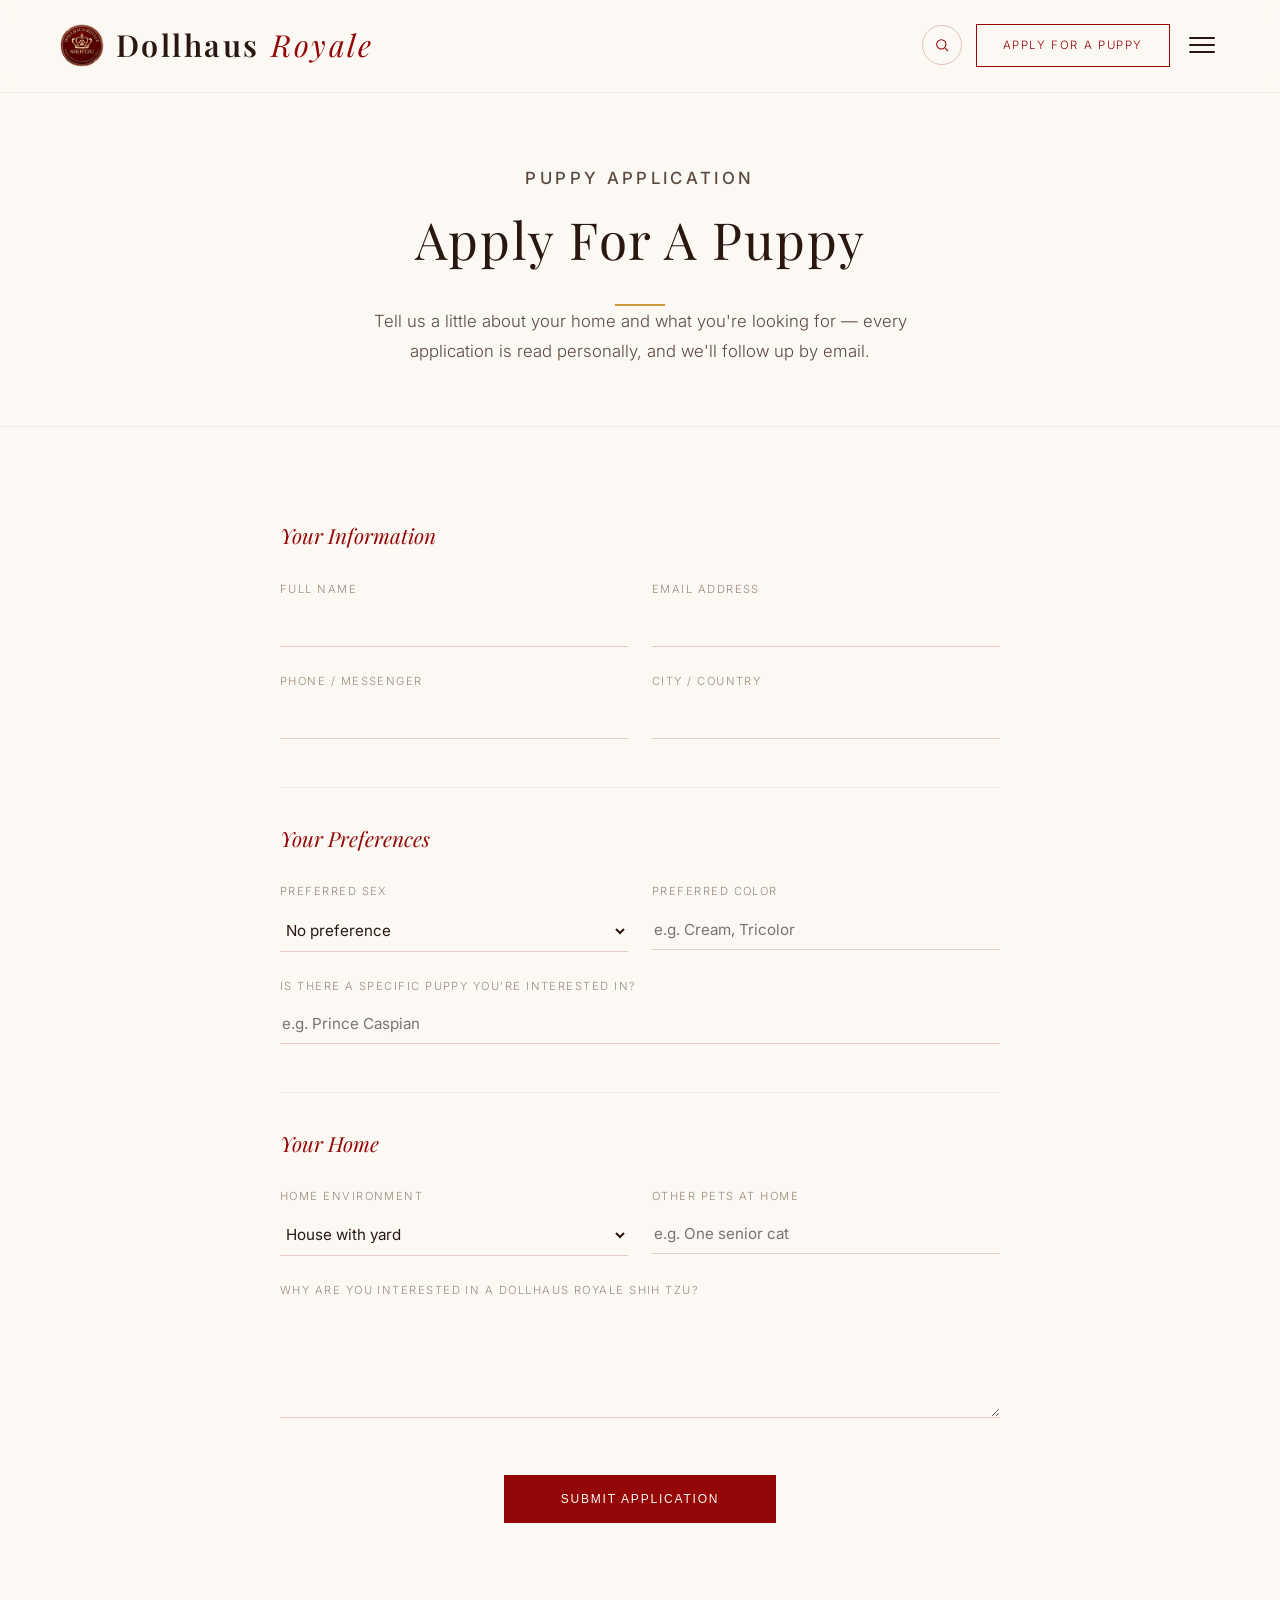
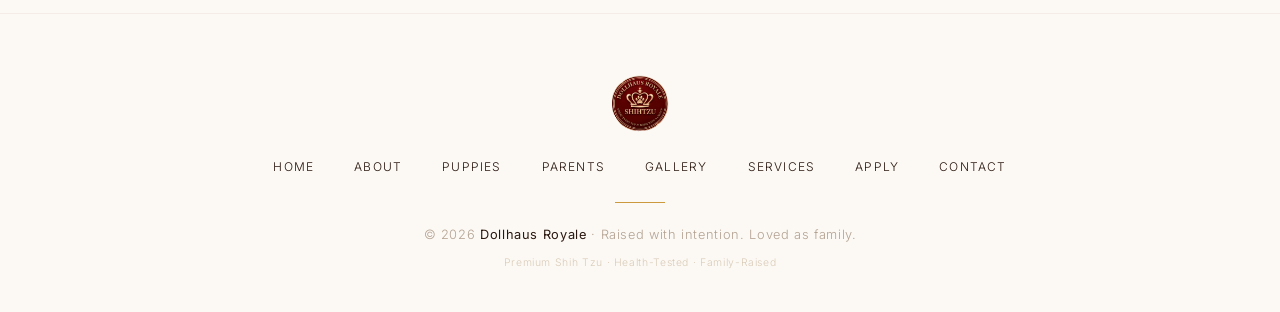
==== puppy-application.html @ 90a42937 "Initial commit" ====
<!DOCTYPE html>
<html lang="en">
<head>
    <meta charset="UTF-8" />
    <meta name="viewport" content="width=device-width, initial-scale=1.0" />
    <title>Puppy Application · Dollhaus Royale</title>
    <meta name="description" content="Apply to bring home a Dollhaus Royale Shih Tzu puppy." />

    <link rel="preconnect" href="https://fonts.googleapis.com" />
    <link rel="preconnect" href="https://fonts.gstatic.com" crossorigin />
    <link href="https://fonts.googleapis.com/css2?family=Playfair+Display:ital,wght@0,400;0,500;0,600;0,700;0,800;0,900;1,400;1,500;1,600&family=Inter:wght@300;400;500;600&display=swap" rel="stylesheet" />
    <link rel="stylesheet" href="style.css" />
</head>
<body>
    <!-- ========================================
    HEADER
    ======================================== -->
    <header>
        <div class="container nav-inner">
            <a href="index.html" class="logo">
                <img src="dr-logo.png" class="dr-crest" alt="Dollhaus Royale crest" />
                Dollhaus <span>Royale</span>
            </a>

            <div class="nav-actions">
                <button class="icon-btn" id="searchToggle" aria-label="Search">
                    <svg viewBox="0 0 24 24"><circle cx="11" cy="11" r="7" /><path d="m21 21-4.3-4.3" /></svg>
                </button>
                <a href="puppy-application.html" class="nav-apply">Apply For A Puppy</a>
                <button class="menu-toggle" id="menuToggle" aria-label="Toggle navigation">
                    <span></span>
                    <span></span>
                    <span></span>
                </button>
            </div>
        </div>

        <!-- Search panel -->
        <div class="search-panel" id="searchPanel">
            <div class="container search-panel-inner">
                <svg viewBox="0 0 24 24"><circle cx="11" cy="11" r="7" /><path d="m21 21-4.3-4.3" /></svg>
                <input type="text" id="puppySearch" placeholder="Search puppies by name, color, or sex…" autocomplete="off" />
                <span class="search-hint">Searches current litter</span>
            </div>
        </div>
    </header>

    <!-- Nav overlay + full-screen centered panel (identical at every screen size) -->
    <div class="nav-overlay" id="navOverlay"></div>
    <ul class="nav-links" id="navLinks">
        <li><a href="index.html">Home</a></li>
        <li><a href="about.html">About</a></li>
        <li><a href="puppies.html">Puppies</a></li>
        <li><a href="parents.html">Parents</a></li>
        <li><a href="gallery.html">Gallery</a></li>
        <li><a href="services.html">Services</a></li>
        <li><a href="contact.html">Contact</a></li>
        <li class="nav-apply-row"><a href="puppy-application.html">Apply For A Puppy</a></li>
    </ul>
    <section class="page-banner">
        <div class="container">
            <p class="section-label">Puppy Application</p>
            <h1>Apply For A Puppy</h1>
            <div class="gold-divider centered"></div>
            <p>Tell us a little about your home and what you're looking for — every application is read personally, and we'll follow up by email.</p>
        </div>
    </section>

    <section class="page-content">
        <div class="container">
            <form class="dr-form" id="applicationForm">

                <div class="form-section-title">Your Information</div>
                <div class="form-row">
                    <div class="form-field">
                        <label for="fullName">Full Name</label>
                        <input type="text" id="fullName" required />
                    </div>
                    <div class="form-field">
                        <label for="email">Email Address</label>
                        <input type="email" id="email" required />
                    </div>
                </div>
                <div class="form-row">
                    <div class="form-field">
                        <label for="phone">Phone / Messenger</label>
                        <input type="text" id="phone" />
                    </div>
                    <div class="form-field">
                        <label for="location">City / Country</label>
                        <input type="text" id="location" />
                    </div>
                </div>

                <div class="form-section-title">Your Preferences</div>
                <div class="form-row">
                    <div class="form-field">
                        <label for="prefSex">Preferred Sex</label>
                        <select id="prefSex">
                            <option>No preference</option>
                            <option>Male</option>
                            <option>Female</option>
                        </select>
                    </div>
                    <div class="form-field">
                        <label for="prefColor">Preferred Color</label>
                        <input type="text" id="prefColor" placeholder="e.g. Cream, Tricolor" />
                    </div>
                </div>
                <div class="form-row single">
                    <div class="form-field">
                        <label for="puppyInterest">Is there a specific puppy you're interested in?</label>
                        <input type="text" id="puppyInterest" placeholder="e.g. Prince Caspian" />
                    </div>
                </div>

                <div class="form-section-title">Your Home</div>
                <div class="form-row">
                    <div class="form-field">
                        <label for="homeType">Home Environment</label>
                        <select id="homeType">
                            <option>House with yard</option>
                            <option>House, no yard</option>
                            <option>Apartment / Condo</option>
                            <option>Other</option>
                        </select>
                    </div>
                    <div class="form-field">
                        <label for="otherPets">Other Pets at Home</label>
                        <input type="text" id="otherPets" placeholder="e.g. One senior cat" />
                    </div>
                </div>
                <div class="form-row single">
                    <div class="form-field">
                        <label for="whyDR">Why are you interested in a Dollhaus Royale Shih Tzu?</label>
                        <textarea id="whyDR"></textarea>
                    </div>
                </div>

                <div class="submit-row">
                    <button type="submit" class="btn-primary">Submit Application</button>
                </div>
            </form>

            <div class="form-confirmation" id="formConfirmation">
                <img src="dr-logo.png" class="dr-crest" alt="Dollhaus Royale crest" />
                <h3>Thank You</h3>
                <p>Your application has been received. We personally review every submission and will follow up by email soon.</p>
            </div>
        </div>
    </section>

    <footer>
        <div class="container">
            <img src="dr-logo.png" class="dr-crest footer-crest" alt="Dollhaus Royale crest" />
            <div class="footer-links">
                <a href="index.html">Home</a>
                <a href="about.html">About</a>
                <a href="puppies.html">Puppies</a>
                <a href="parents.html">Parents</a>
                <a href="gallery.html">Gallery</a>
                <a href="services.html">Services</a>
            
                <a href="puppy-application.html">Apply</a>
                <a href="contact.html">Contact</a>
            </div>
            <div class="gold-divider centered"></div>
            <p>&copy; 2026 <strong style="color:#2A1810;font-weight:400;">Dollhaus Royale</strong> · Raised with intention. Loved as family.</p>
            <p style="margin-top:0.5rem;font-size:0.65rem;color:#D9CBB8;">Premium Shih Tzu · Health-Tested · Family-Raised</p>
        </div>
    </footer>
    <script>
        // 1. PAGE LOAD FADE-IN
        document.addEventListener('DOMContentLoaded', function() {
            document.body.classList.add('loaded');
        });

        // 2. BURGER MENU (same full-screen centered panel at every screen size)
        const menuToggle = document.getElementById('menuToggle');
        const navLinks = document.getElementById('navLinks');
        const navOverlay = document.getElementById('navOverlay');

        function openMenu() {
            menuToggle.classList.add('active');
            navLinks.classList.add('open');
            navOverlay.classList.add('open');
        }
        function closeMenu() {
            menuToggle.classList.remove('active');
            navLinks.classList.remove('open');
            navOverlay.classList.remove('open');
        }
        menuToggle.addEventListener('click', function() {
            if (navLinks.classList.contains('open')) { closeMenu(); } else { openMenu(); }
        });
        navOverlay.addEventListener('click', closeMenu);
        navLinks.addEventListener('click', function(event) {
            if (event.target === navLinks) { closeMenu(); }
        });

        // 3. SEARCH BAR (expands + live-filters any .puppy-card present on the page)
        const searchToggle = document.getElementById('searchToggle');
        const searchPanel = document.getElementById('searchPanel');
        const puppySearch = document.getElementById('puppySearch');
        const puppyCards = Array.from(document.querySelectorAll('.puppy-card'));

        searchToggle.addEventListener('click', function() {
            const isOpen = searchPanel.classList.toggle('open');
            if (isOpen) {
                setTimeout(function() { puppySearch.focus(); }, 300);
            } else {
                puppySearch.value = '';
                filterPuppies('');
            }
        });

        function filterPuppies(query) {
            const q = query.trim().toLowerCase();
            puppyCards.forEach(function(card) {
                const text = card.textContent.toLowerCase();
                card.style.display = (q === '' || text.includes(q)) ? '' : 'none';
            });
        }

        puppySearch.addEventListener('input', function() {
            filterPuppies(this.value);
        });

        
        // FORM SUBMIT -> SHOW CONFIRMATION (static demo; wire to a real backend/Formspree later)
        var formEl = document.querySelector('.dr-form');
        var confirmEl = document.getElementById('formConfirmation');
        if (formEl) {
            formEl.addEventListener('submit', function(e) {
                e.preventDefault();
                formEl.style.display = 'none';
                if (confirmEl) { confirmEl.classList.add('show'); }
                window.scrollTo({ top: confirmEl.offsetTop - 120, behavior: 'smooth' });
            });
        }

    </script>
</body>
</html>
---- style.css ----
/* ========================================
   DOLLHAUS ROYALE · STATIC WEBSITE
   BASE STYLES (used across all pages)
   ======================================== */

/* ---------- RESET ---------- */
* {
    margin: 0;
    padding: 0;
    box-sizing: border-box;
}

html {
    scroll-behavior: smooth;
}

body {
    background: #FCF9F4;
    color: #2A1810;
    font-family: 'Inter', sans-serif;
    font-weight: 300;
    line-height: 1.8;
    opacity: 0;
    transition: opacity 0.9s ease;
}

body.loaded {
    opacity: 1;
}

.container {
    max-width: 1280px;
    margin: 0 auto;
    padding: 0 60px;
}

/* ---------- TYPOGRAPHY ---------- */
h1,
h2,
h3 {
    font-family: 'Playfair Display', serif;
    font-weight: 400;
    letter-spacing: 0.03em;
}

.section-label {
    font-family: 'Inter', sans-serif;
    font-size: 0.7rem;
    text-transform: uppercase;
    letter-spacing: 0.2em;
    color: #950606;
    margin-bottom: 0.5rem;
    font-weight: 500;
}

.gold-divider {
    width: 50px;
    height: 1.5px;
    background: #CC9A3D;
    margin: 1.2rem 0;
}

.gold-divider.centered {
    margin: 1.2rem auto;
}

/* ---------- BRAND CREST ---------- */
img.dr-crest {
    display: block;
    object-fit: contain;
    border-radius: 50%;
}

/* ---------- PEDIGREE DIVIDER ---------- */
.pedigree-divider {
    display: flex;
    align-items: center;
    justify-content: center;
    gap: 18px;
    max-width: 420px;
    margin: 0 auto;
}

.pedigree-divider .line {
    flex: 1;
    height: 1px;
    background: linear-gradient(90deg, transparent, rgba(204, 154, 61, 0.55));
}

.pedigree-divider .line.right {
    background: linear-gradient(90deg, rgba(204, 154, 61, 0.55), transparent);
}

.pedigree-divider .dr-crest {
    width: 30px;
    height: 30px;
    flex-shrink: 0;
}

.section-seam {
    position: relative;
    height: 1px;
}

.section-seam .pedigree-divider {
    position: absolute;
    top: -1px;
    left: 50%;
    transform: translateX(-50%);
    background: #FCF9F4;
    padding: 0 30px;
}

.section-seam.on-tint .pedigree-divider {
    background: #f8f4ed;
}

/* ---------- BUTTONS ---------- */
.btn-primary {
    display: inline-block;
    padding: 16px 56px;
    background: #950606;
    color: #FCF9F4;
    text-transform: uppercase;
    letter-spacing: 0.15em;
    font-size: 0.75rem;
    font-weight: 400;
    text-decoration: none;
    transition: all 0.6s ease;
    border: 1px solid #950606;
    cursor: pointer;
}

.btn-primary:hover {
    background: transparent;
    color: #8B1A1A;
}

/* Bigger hero CTA — used only for the primary "Apply For A Puppy" button
   in the hero so the rest of the site's buttons keep their normal size */
.btn-hero-cta {
    padding: 21px 68px;
    font-size: 0.86rem;
    letter-spacing: 0.18em;
}

/* Idle glow — added by JS after ~60s of no interaction, removed on the
   next scroll/move/tap so it only draws the eye when someone has paused */
@keyframes ctaIdleGlow {
    0%, 100% {
        box-shadow: 0 0 0 0 rgba(233, 199, 122, 0);
    }
    50% {
        box-shadow: 0 0 0 7px rgba(233, 199, 122, 0.22), 0 0 34px 8px rgba(233, 199, 122, 0.55);
    }
}

.btn-hero-cta.idle-glow {
    animation: ctaIdleGlow 2.4s ease-in-out infinite;
}

@media (prefers-reduced-motion: reduce) {
    .btn-hero-cta.idle-glow {
        animation: none;
        box-shadow: 0 0 0 6px rgba(233, 199, 122, 0.4);
    }
}

.btn-secondary {
    display: inline-block;
    padding: 16px 56px;
    border: 1px solid #2A1810;
    color: #2A1810;
    text-transform: uppercase;
    letter-spacing: 0.15em;
    font-size: 0.75rem;
    font-weight: 400;
    text-decoration: none;
    transition: all 0.6s ease;
    margin-left: 12px;
    cursor: pointer;
    background: transparent;
}

.btn-secondary:hover {
    background: #2A1810;
    color: #FCF9F4;
}

.btn-viewmore {
    display: inline-block;
    padding: 12px 40px;
    background: transparent;
    color: #950606;
    text-transform: uppercase;
    letter-spacing: 0.15em;
    font-size: 0.7rem;
    font-weight: 500;
    text-decoration: none;
    transition: all 0.6s ease;
    border: 1px solid #950606;
    cursor: pointer;
    margin-top: 1rem;
    font-family: 'Inter', sans-serif;
}

.btn-viewmore:hover {
    background: #950606;
    color: #FCF9F4;
}

/* ---------- HEADER ---------- */
header {
    padding: 18px 0;
    border-bottom: 1px solid rgba(139, 26, 26, 0.08);
    position: sticky;
    top: 0;
    background: rgba(252, 249, 244, 0.92);
    backdrop-filter: blur(12px);
    -webkit-backdrop-filter: blur(12px);
    z-index: 110;
}

.nav-inner {
    display: flex;
    justify-content: space-between;
    align-items: center;
}

.logo {
    display: flex;
    align-items: center;
    gap: 12px;
    font-family: 'Playfair Display', serif;
    font-size: 1.9rem;
    font-weight: 600;
    letter-spacing: 0.08em;
    color: #2A1810;
    text-decoration: none;
}

.logo .dr-crest {
    width: 44px;
    height: 44px;
    flex-shrink: 0;
}

.logo span {
    color: #950606;
    font-style: italic;
    font-weight: 400;
}

/* ---------- HEADER RIGHT CLUSTER ---------- */
.nav-actions {
    display: flex;
    align-items: center;
    gap: 14px;
}

.icon-btn {
    width: 40px;
    height: 40px;
    border: 1px solid rgba(139, 26, 26, 0.25);
    border-radius: 50%;
    background: none;
    display: flex;
    align-items: center;
    justify-content: center;
    cursor: pointer;
    transition: border-color 0.4s ease, background 0.4s ease;
    flex-shrink: 0;
}

.icon-btn svg {
    width: 16px;
    height: 16px;
    stroke: #950606;
    fill: none;
    stroke-width: 1.6;
}

.icon-btn:hover {
    background: #950606;
    border-color: #950606;
}

.icon-btn:hover svg {
    stroke: #FCF9F4;
}

.nav-apply {
    border: 1px solid #950606;
    padding: 10px 26px;
    font-size: 0.72rem;
    letter-spacing: 0.14em;
    text-transform: uppercase;
    text-decoration: none;
    color: #950606;
    transition: all 0.5s ease;
    white-space: nowrap;
}

.nav-apply:hover {
    background: #950606;
    color: #FCF9F4;
}

/* ---------- SEARCH BAR ---------- */
.search-panel {
    max-height: 0;
    overflow: hidden;
    transition: max-height 0.45s ease;
    border-bottom: 1px solid transparent;
}

.search-panel.open {
    max-height: 90px;
    border-bottom: 1px solid rgba(139, 26, 26, 0.08);
}

.search-panel-inner {
    display: flex;
    align-items: center;
    gap: 14px;
    padding: 18px 0;
}

.search-panel-inner svg {
    width: 16px;
    height: 16px;
    stroke: #950606;
    fill: none;
    stroke-width: 1.6;
    flex-shrink: 0;
}

.search-panel input {
    flex: 1;
    border: none;
    background: none;
    outline: none;
    font-family: 'Playfair Display', serif;
    font-style: italic;
    font-size: 1.3rem;
    color: #2A1810;
    border-bottom: 1px solid rgba(139, 26, 26, 0.15);
    padding-bottom: 6px;
}

.search-panel input::placeholder {
    color: #9C8A78;
}

.search-hint {
    font-family: 'Inter', sans-serif;
    font-size: 0.68rem;
    text-transform: uppercase;
    letter-spacing: 0.12em;
    color: #9C8A78;
    white-space: nowrap;
}

/* ---------- BURGER ---------- */
.menu-toggle {
    display: flex;
    flex-direction: column;
    gap: 5px;
    cursor: pointer;
    padding: 5px;
    background: none;
    border: none;
    z-index: 101;
}

.menu-toggle span {
    display: block;
    width: 26px;
    height: 2px;
    background: #2A1810;
    transition: all 0.3s ease;
    border-radius: 2px;
}

.menu-toggle.active span:nth-child(1) {
    transform: rotate(45deg) translate(5px, 5px);
}

.menu-toggle.active span:nth-child(2) {
    opacity: 0;
}

.menu-toggle.active span:nth-child(3) {
    transform: rotate(-45deg) translate(5px, -5px);
}

/* ---------- NAV PANEL ---------- */
.nav-links {
    position: fixed;
    inset: 0;
    width: 100%;
    height: 100vh;
    background: rgba(252, 249, 244, 0.98);
    backdrop-filter: blur(16px);
    -webkit-backdrop-filter: blur(16px);
    list-style: none;
    padding: 40px;
    display: flex;
    flex-direction: column;
    align-items: center;
    justify-content: center;
    gap: 6px;
    text-align: center;
    opacity: 0;
    transform: scale(0.98);
    pointer-events: none;
    transition: opacity 0.45s ease, transform 0.45s ease;
    z-index: 100;
}

.nav-links.open {
    opacity: 1;
    transform: scale(1);
    pointer-events: all;
}

.nav-links::before {
    content: '';
    position: absolute;
    top: 90px;
    left: 50%;
    transform: translateX(-50%);
    width: 40px;
    height: 1px;
    background: #CC9A3D;
}

.nav-links li {
    border-bottom: none;
    width: 100%;
    max-width: 340px;
}

.nav-links a {
    display: block;
    text-decoration: none;
    color: #2A1810;
    font-family: 'Playfair Display', serif;
    font-size: 1.7rem;
    font-weight: 400;
    letter-spacing: 0.02em;
    padding: 12px 0;
    transition: color 0.4s ease;
}

.nav-links a:hover {
    color: #950606;
}

.nav-links li.nav-apply-row {
    border-bottom: none;
    margin-top: 16px;
    max-width: none;
}

.nav-links li.nav-apply-row a {
    display: inline-block;
    font-family: 'Inter', sans-serif;
    font-size: 0.72rem;
    text-transform: uppercase;
    letter-spacing: 0.14em;
    border: 1px solid #950606;
    color: #950606;
    padding: 12px 30px;
}

.nav-links li.nav-apply-row a:hover {
    background: #950606;
    color: #FCF9F4;
    padding-left: 30px;
}

.nav-overlay {
    position: fixed;
    inset: 0;
    background: rgba(42, 24, 16, 0.35);
    opacity: 0;
    pointer-events: none;
    transition: opacity 0.5s ease;
    z-index: 99;
}

.nav-overlay.open {
    opacity: 1;
    pointer-events: all;
}

/* ---------- HERO (full-bleed red_dog.png background) ---------- */
.hero {
    position: relative;
    padding: 130px 0 90px;
    min-height: 780px;
    box-sizing: border-box;
    background-color: #2A1810;
    background-image:
        linear-gradient(180deg, rgba(20, 9, 7, 0.30) 0%, rgba(20, 9, 7, 0.22) 26%, rgba(20, 9, 7, 0.55) 60%, rgba(20, 9, 7, 0.72) 100%),
        url('red_dog.png');
    background-size: cover;
    background-position: center 10%;
    background-repeat: no-repeat;
    overflow: hidden;
}

.hero-grid {
    display: flex;
    justify-content: center;
}

.hero-content {
    max-width: 720px;
    text-align: center;
    display: flex;
    flex-direction: column;
    align-items: center;
}

.hero-content .dr-crest {
    width: 66px;
    height: 66px;
    margin-bottom: 1.4rem;
    filter: drop-shadow(0 4px 14px rgba(0, 0, 0, 0.4));
}

.hero-content .section-label {
    color: #E9C77A;
    text-shadow: 0 2px 10px rgba(0, 0, 0, 0.55);
}

.hero-content h1 {
    font-size: 4.2rem;
    line-height: 1.1;
    font-weight: 400;
    margin-bottom: 0.5rem;
    color: #FCF9F4;
    text-shadow: 0 3px 22px rgba(0, 0, 0, 0.45), 0 1px 4px rgba(0, 0, 0, 0.6);
}

.hero-content h1 em {
    color: #E9C77A;
    font-style: italic;
    font-weight: 400;
    text-shadow: 0 3px 22px rgba(0, 0, 0, 0.45), 0 1px 4px rgba(0, 0, 0, 0.6);
}

.hero-content .tagline {
    font-family: 'Playfair Display', serif;
    font-size: 1.6rem;
    font-style: italic;
    color: #FCF9F4;
    margin-bottom: 1.5rem;
    text-shadow: 0 2px 14px rgba(0, 0, 0, 0.5);
}

.hero-content p {
    font-size: 1.15rem;
    color: rgba(252, 249, 244, 0.92);
    max-width: 480px;
    margin-bottom: 2rem;
    text-shadow: 0 2px 12px rgba(0, 0, 0, 0.5);
}

.hero-buttons {
    display: flex;
    gap: 16px;
    flex-wrap: wrap;
    justify-content: center;
}

.hero-content .btn-primary {
    background: #950606;
    border-color: #E9C77A;
}

.hero-content .btn-secondary {
    border-color: #FCF9F4;
    color: #FCF9F4;
}

.hero-content .btn-secondary:hover {
    background: #FCF9F4;
    color: #2A1810;
}

/* ---------- LOAD ANIMATION ---------- */
.hero-content > * {
    opacity: 0;
    transform: translateY(14px);
}

body.loaded .hero-content > * {
    animation: heroRise 0.9s ease forwards;
}

body.loaded .hero-content > *:nth-child(1) { animation-delay: 0.1s; }
body.loaded .hero-content > *:nth-child(2) { animation-delay: 0.2s; }
body.loaded .hero-content > *:nth-child(3) { animation-delay: 0.32s; }
body.loaded .hero-content > *:nth-child(4) { animation-delay: 0.44s; }
body.loaded .hero-content > *:nth-child(5) { animation-delay: 0.54s; }
body.loaded .hero-content > *:nth-child(6) { animation-delay: 0.64s; }
body.loaded .hero-content > *:nth-child(7) { animation-delay: 0.72s; }

@keyframes heroRise {
    to {
        opacity: 1;
        transform: translateY(0) scale(1);
    }
}

@media (prefers-reduced-motion: reduce) {
    .hero-content > * {
        opacity: 1;
        transform: none;
        animation: none;
    }
}

/* ---------- STORY SECTION ---------- */
.story-section {
    padding: 100px 0;
    background: #f8f4ed;
    overflow: hidden;
}

.story-bleed-grid {
    display: grid;
    grid-template-columns: minmax(0, 1.05fr) minmax(0, 1fr);
    align-items: center;
    max-width: 1600px;
    margin: 0 auto;
}

.story-text-wrap {
    padding: 0 60px 0 80px;
}

.story-text {
    max-width: 560px;
}

.story-text .drop-cap {
    float: left;
    font-family: 'Playfair Display', serif;
    font-style: italic;
    font-size: 4.4rem;
    line-height: 0.75;
    color: #950606;
    padding-right: 10px;
    padding-top: 6px;
}

.story-text h2 {
    font-size: 3.2rem;
    margin-bottom: 0.5rem;
}

.story-text .story-sub {
    font-family: 'Playfair Display', serif;
    font-size: 1.4rem;
    font-style: italic;
    color: #950606;
    margin-bottom: 1.5rem;
}

.story-text p {
    color: #5C4A3E;
    margin-bottom: 1.2rem;
    font-size: 1.05rem;
}

.story-full {
    display: none;
}

.story-full.open {
    display: block;
}

.story-text .story-closing {
    font-family: 'Playfair Display', serif;
    font-size: 1.8rem;
    font-style: italic;
    color: #950606;
    margin-top: 1.5rem;
}

.story-text .welcome {
    font-family: 'Playfair Display', serif;
    font-size: 1.6rem;
    color: #2A1810;
    margin-top: 1rem;
}

.story-image {
    height: 100%;
    min-height: 560px;
    overflow: hidden;
}

.story-image img {
    width: 100%;
    height: 100%;
    min-height: 560px;
    object-fit: cover;
    display: block;
    transition: transform 1.2s ease;
}

.story-image:hover img {
    transform: scale(1.03);
}

/* ---------- VALUES SECTION ---------- */
.values-section {
    padding: 80px 0;
    background: #FCF9F4;
}

.values-grid {
    display: grid;
    grid-template-columns: 1fr 1fr;
    gap: 60px;
    align-items: center;
}

.values-content h2 {
    font-size: 3rem;
    margin-bottom: 1.5rem;
}

.values-content p {
    color: #5C4A3E;
    font-size: 1.05rem;
    margin-bottom: 1.2rem;
}

.values-content .values-list {
    list-style: none;
    padding: 0;
}

.values-content .values-list li {
    padding: 8px 0;
    font-size: 1rem;
    color: #5C4A3E;
    border-bottom: 1px solid rgba(139, 26, 26, 0.06);
    display: flex;
    align-items: center;
    gap: 12px;
}

.values-content .values-list li::before {
    content: '✦';
    color: #CC9A3D;
    font-size: 0.8rem;
}

.values-image img {
    width: 100%;
    height: 400px;
    object-fit: cover;
    border: 1px solid #CC9A3D;
}

/* ---------- PARENTS ---------- */
.parents-section {
    padding: 90px 0;
    background: #f8f4ed;
    text-align: center;
}

.parents-section .section-label,
.parents-section h2 {
    text-align: center;
}

.parents-section .gold-divider.centered {
    margin: 1.2rem auto 3rem;
}

.parents-grid {
    display: grid;
    grid-template-columns: repeat(3, 1fr);
    gap: 50px;
    max-width: 900px;
    margin: 0 auto;
}

.parent-card .photo-ring {
    width: 150px;
    height: 150px;
    border-radius: 50%;
    border: 1.5px solid #950606;
    padding: 8px;
    margin: 0 auto 1.2rem;
}

.parent-card .photo-ring img {
    width: 100%;
    height: 100%;
    border-radius: 50%;
    object-fit: cover;
    display: block;
}

.parent-card h3 {
    font-size: 1.4rem;
    margin-bottom: 0.2rem;
}

.parent-card .role {
    font-size: 0.68rem;
    text-transform: uppercase;
    letter-spacing: 0.15em;
    color: #CC9A3D;
    margin-bottom: 0.4rem;
}

.parent-card .trait {
    font-size: 0.85rem;
    color: #5C4A3E;
}

.parents-note {
    margin-top: 3rem;
    font-family: 'Playfair Display', serif;
    font-style: italic;
    font-size: 1.05rem;
    color: #5C4A3E;
}

.parents-note a {
    color: #950606;
}

/* ---------- GALLERY ---------- */
.gallery-section {
    padding: 90px 0;
    background: #f8f4ed;
    text-align: center;
}

.gallery-section .section-label,
.gallery-section h2 {
    text-align: center;
}

.gallery-section .gold-divider.centered {
    margin: 1.2rem auto 3rem;
}

.gallery-strip {
    display: grid;
    grid-template-columns: repeat(4, 1fr);
    gap: 20px;
}

.gallery-strip img {
    width: 100%;
    height: 220px;
    object-fit: cover;
    display: block;
    cursor: pointer;
    transition: transform 0.6s ease;
}

.gallery-strip a:nth-child(odd) img {
    border: 1px solid #CC9A3D;
}

.gallery-strip a:nth-child(even) img {
    border: 1px solid #950606;
}

.gallery-strip img:hover {
    transform: translateY(-4px);
}

.gallery-note {
    margin-top: 2.5rem;
    font-size: 0.8rem;
    color: #9C8A78;
    letter-spacing: 0.05em;
}

/* ---------- PUPPY GRID ---------- */
.puppy-grid {
    display: grid;
    grid-template-columns: repeat(3, 1fr);
    gap: 35px;
}

.puppies-section {
    padding: 100px 0;
    background: #f8f4ed;
}

.section-header {
    display: flex;
    justify-content: space-between;
    align-items: flex-end;
    margin-bottom: 3rem;
}

.section-header h2 {
    font-size: 3rem;
}

.section-header a {
    color: #950606;
    text-decoration: none;
    font-size: 0.8rem;
    text-transform: uppercase;
    letter-spacing: 0.1em;
    border-bottom: 1px solid #950606;
    padding-bottom: 4px;
    transition: all 0.5s ease;
}

.section-header a:hover {
    color: #CC9A3D;
    border-color: #CC9A3D;
}

.puppy-card {
    background: #ffffff;
    padding: 20px 20px 30px;
    transition: transform 0.7s ease, box-shadow 0.7s ease;
}

.puppy-card:hover {
    transform: translateY(-6px);
    box-shadow: 0 20px 50px rgba(0, 0, 0, 0.04);
}

.puppy-card img {
    width: 100%;
    height: 340px;
    object-fit: cover;
    border: 1px solid #CC9A3D;
    transition: transform 1.2s ease;
}

.puppy-card:hover img {
    transform: scale(1.03);
}

.puppy-card h3 {
    font-size: 1.6rem;
    margin-top: 1.2rem;
}

.puppy-card .meta {
    font-size: 0.8rem;
    color: #9C8A78;
    letter-spacing: 0.05em;
    margin-top: 0.2rem;
}

.puppy-card .price {
    font-family: 'Playfair Display', serif;
    font-size: 1.4rem;
    color: #950606;
    margin-top: 0.5rem;
}

/* ---------- MOMENTS SLIDESHOW ----------
   One big full-width slideshow beneath the hero (the idea taken from the
   reference site) — arrow navigation, dot indicators below, and slides
   that alternate still photo / "in motion" so the row never feels static.
   A slide can hold either an <img> or a real <video autoplay muted loop>
   — just swap the tag in the markup and everything below still works. */
.hero-slideshow {
    position: relative;
    width: 100%;
    height: 640px;
    overflow: hidden;
    background: #140907;
}

.slide {
    position: absolute;
    inset: 0;
    opacity: 0;
    visibility: hidden;
    transition: opacity 1.1s ease;
    z-index: 1;
}

.slide.active {
    opacity: 1;
    visibility: visible;
    z-index: 2;
}

.slide img,
.slide video {
    width: 100%;
    height: 100%;
    object-fit: cover;
    display: block;
}

.slide::after {
    content: '';
    position: absolute;
    inset: 0;
    background: linear-gradient(180deg, rgba(20, 9, 7, 0.08) 0%, rgba(20, 9, 7, 0.05) 45%, rgba(20, 9, 7, 0.55) 100%);
    pointer-events: none;
}

/* "gif/video" slides — a slow, continuous Ken-Burns drift stands in for
   motion where a still photo is used instead of a video file */
.slide.slide-motion img {
    animation: slotDrift 15s ease-in-out infinite;
}

@keyframes slotDrift {
    0% { transform: scale(1.0) translate(0, 0); }
    50% { transform: scale(1.09) translate(-1.5%, -1%); }
    100% { transform: scale(1.0) translate(0, 0); }
}

.slide-motion-badge {
    position: absolute;
    top: 26px;
    left: 26px;
    z-index: 4;
    display: flex;
    align-items: center;
    gap: 7px;
    padding: 7px 16px;
    background: rgba(20, 9, 7, 0.45);
    border: 1px solid rgba(252, 249, 244, 0.4);
    color: #FCF9F4;
    font-family: 'Inter', sans-serif;
    font-size: 0.64rem;
    text-transform: uppercase;
    letter-spacing: 0.14em;
}

.slide-motion-badge .dot {
    width: 6px;
    height: 6px;
    border-radius: 50%;
    background: #E9C77A;
    animation: dotPulse 1.6s ease-in-out infinite;
}

@keyframes dotPulse {
    0%, 100% { opacity: 0.4; transform: scale(0.85); }
    50% { opacity: 1; transform: scale(1.15); }
}

.slide-arrow {
    position: absolute;
    top: 50%;
    transform: translateY(-50%);
    width: 54px;
    height: 54px;
    border-radius: 50%;
    border: 1px solid rgba(252, 249, 244, 0.55);
    background: rgba(20, 9, 7, 0.35);
    color: #FCF9F4;
    display: flex;
    align-items: center;
    justify-content: center;
    cursor: pointer;
    z-index: 5;
    transition: background 0.35s ease, border-color 0.35s ease, transform 0.35s ease;
}

.slide-arrow svg {
    width: 20px;
    height: 20px;
    stroke: currentColor;
    fill: none;
    stroke-width: 1.8;
}

.slide-arrow:hover {
    background: #950606;
    border-color: #E9C77A;
    transform: translateY(-50%) scale(1.06);
}

.slide-arrow.prev { left: 24px; }
.slide-arrow.next { right: 24px; }

.slide-dots {
    position: absolute;
    bottom: 26px;
    left: 50%;
    transform: translateX(-50%);
    display: flex;
    align-items: center;
    gap: 12px;
    z-index: 5;
}

.slide-dot {
    width: 9px;
    height: 9px;
    padding: 0;
    border-radius: 50%;
    border: 1px solid rgba(252, 249, 244, 0.75);
    background: rgba(252, 249, 244, 0.25);
    cursor: pointer;
    transition: background 0.35s ease, transform 0.35s ease;
}

.slide-dot.active {
    background: #E9C77A;
    border-color: #E9C77A;
    transform: scale(1.25);
}

@media (prefers-reduced-motion: reduce) {
    .slide.slide-motion img {
        animation: none;
    }
}

/* ---------- TAGLINE BAND ---------- */
.tagline-band {
    padding: 90px 0;
    text-align: center;
    background:  #D4AF37;
}

.tagline-band p {
    font-family: 'Playfair Display', serif;
    font-style: italic;
    font-size: 1.2rem;
    color: #D9CBB8;
    margin-bottom: 0.3rem;
}

.tagline-band h2 {
    font-size: 2.6rem;
    color: #FCF9F4;
    font-weight: 500;
}

/* ---------- CONTACT SECTION ---------- */
.contact-section {
    padding: 100px 0;
    background: #FCF9F4;
}

.contact-grid {
    display: grid;
    grid-template-columns: 1fr 1fr;
    gap: 60px;
    align-items: center;
}

.contact-info h2 {
    font-size: 3rem;
    margin-bottom: 1.5rem;
}

.contact-info p {
    color: #5C4A3E;
    font-size: 1.05rem;
    margin-bottom: 1.5rem;
}

.contact-details {
    display: flex;
    flex-direction: column;
    gap: 16px;
}

.contact-details .contact-item {
    display: flex;
    align-items: center;
    gap: 18px;
    padding: 14px 0;
    border-bottom: 1px solid rgba(139, 26, 26, 0.08);
}

.contact-details .contact-item .icon {
    flex-shrink: 0;
    width: 44px;
    height: 44px;
    border: 1px solid #CC9A3D;
    border-radius: 50%;
    display: flex;
    align-items: center;
    justify-content: center;
    transition: background 0.5s ease, transform 0.5s ease;
}

.contact-details .contact-item .icon svg {
    width: 18px;
    height: 18px;
    stroke: #950606;
    fill: none;
    stroke-width: 1.5;
    transition: stroke 0.4s ease;
}

.contact-details .contact-item:hover .icon {
    background: #950606;
    transform: translateY(-2px);
}

.contact-details .contact-item:hover .icon svg {
    stroke: #FCF9F4;
}

.contact-details .contact-item .text {
    color: #2A1810;
    font-size: 0.95rem;
}

.contact-details .contact-item .text .label {
    display: block;
    font-size: 0.68rem;
    text-transform: uppercase;
    letter-spacing: 0.15em;
    color: #9C8A78;
    margin-bottom: 2px;
}

.contact-details .contact-item .text a {
    color: #2A1810;
    text-decoration: none;
    transition: color 0.4s ease;
}

.contact-details .contact-item .text a:hover {
    color: #950606;
}

.contact-seal {
    position: relative;
    display: flex;
    align-items: center;
    gap: 20px;
    margin-bottom: 2.5rem;
    padding-bottom: 2rem;
    border-bottom: 1px solid rgba(139, 26, 26, 0.1);
}

.contact-seal .seal-mark {
    width: 64px;
    height: 64px;
    border-radius: 50%;
    object-fit: contain;
    flex-shrink: 0;
}

.contact-seal .seal-text {
    font-family: 'Playfair Display', serif;
    font-style: italic;
    font-size: 1.15rem;
    color: #5C4A3E;
    line-height: 1.4;
}

.contact-services {
    display: grid;
    grid-template-columns: 1fr 1fr;
    gap: 18px;
    margin-bottom: 2.5rem;
}

.service-chip {
    display: flex;
    gap: 14px;
    padding: 18px;
    border: 1px solid rgba(139, 26, 26, 0.12);
}

.service-chip .icon {
    width: 36px;
    height: 36px;
    border-radius: 50%;
    border: 1px solid #CC9A3D;
    display: flex;
    align-items: center;
    justify-content: center;
    flex-shrink: 0;
}

.service-chip .icon svg {
    width: 16px;
    height: 16px;
    stroke: #950606;
    fill: none;
    stroke-width: 1.6;
}

.service-chip h4 {
    font-family: 'Playfair Display', serif;
    font-weight: 500;
    font-size: 1.05rem;
    color: #2A1810;
    margin-bottom: 4px;
}

.service-chip p {
    font-size: 0.8rem;
    color: #5C4A3E;
    line-height: 1.5;
}

.contact-image img {
    width: 100%;
    height: 400px;
    object-fit: cover;
    border: 1px solid #950606;
}

/* ---------- FOOTER ---------- */
footer {
    padding: 60px 0 40px;
    border-top: 1px solid rgba(139, 26, 26, 0.06);
    text-align: center;
    font-size: 0.8rem;
    color: #B3A292;
    letter-spacing: 0.05em;
}

footer .footer-links {
    display: flex;
    justify-content: center;
    gap: 40px;
    margin-bottom: 1.5rem;
    flex-wrap: wrap;
}

footer .footer-links a {
    color: #2A1810;
    text-decoration: none;
    font-size: 0.75rem;
    text-transform: uppercase;
    letter-spacing: 0.1em;
    transition: color 0.4s ease;
}

footer .footer-links a:hover {
    color: #950606;
}

footer .gold-divider {
    margin: 1.5rem auto;
}

.footer-crest {
    width: 58px;
    height: 58px;
    display: block;
    margin: 0 auto 1.5rem;
}

/* ============================================
   MULTI-PAGE ADDITIONS (applies to all pages)
   ============================================ */

/* ---------- INNER PAGE BANNER ---------- */
.page-banner {
    padding: 70px 0 60px;
    text-align: center;
    border-bottom: 1px solid rgba(139, 26, 26, 0.08);
}

.page-banner .section-label {
    justify-content: center;
    text-align: center;
}

.page-banner h1 {
    font-size: 3.2rem;
    margin-bottom: 0.6rem;
}

.page-banner p {
    max-width: 560px;
    margin: 0 auto;
    color: #5C4A3E;
    font-size: 1.05rem;
}

.page-banner .gold-divider.centered {
    margin: 1.2rem auto 0;
}

/* ---------- CROSS-PAGE CONTENT WRAPPER ---------- */
.page-content {
    padding: 90px 0;
}

.page-content.tint {
    background: #f8f4ed;
}

/* ---------- FORMS ---------- */
.dr-form {
    max-width: 720px;
    margin: 0 auto;
}

.form-row {
    display: grid;
    grid-template-columns: 1fr 1fr;
    gap: 24px;
    margin-bottom: 24px;
}

.form-row.single {
    grid-template-columns: 1fr;
}

.form-field label {
    display: block;
    font-size: 0.7rem;
    text-transform: uppercase;
    letter-spacing: 0.13em;
    color: #9C8A78;
    margin-bottom: 8px;
}

.form-field input,
.form-field select,
.form-field textarea {
    width: 100%;
    border: none;
    border-bottom: 1px solid rgba(139, 26, 26, 0.2);
    background: none;
    padding: 10px 2px;
    font-family: 'Inter', sans-serif;
    font-size: 0.95rem;
    color: #2A1810;
    outline: none;
    transition: border-color 0.4s ease;
}

.form-field textarea {
    resize: vertical;
    min-height: 110px;
    font-family: 'Inter', sans-serif;
}

.form-field input:focus,
.form-field select:focus,
.form-field textarea:focus {
    border-color: #950606;
}

.form-section-title {
    font-family: 'Playfair Display', serif;
    font-style: italic;
    font-size: 1.3rem;
    color: #950606;
    margin: 3rem 0 1.5rem;
    padding-top: 2rem;
    border-top: 1px solid rgba(139, 26, 26, 0.08);
}

.form-section-title:first-child {
    margin-top: 0;
    padding-top: 0;
    border-top: none;
}

.dr-form .submit-row {
    margin-top: 3rem;
    text-align: center;
}

.form-confirmation {
    display: none;
    text-align: center;
    padding: 60px 20px;
}

.form-confirmation.show {
    display: block;
}

.form-confirmation .dr-crest {
    width: 72px;
    height: 72px;
    margin: 0 auto 1.5rem;
}

.form-confirmation h3 {
    font-size: 2rem;
    margin-bottom: 0.8rem;
}

.form-confirmation p {
    color: #5C4A3E;
    max-width: 420px;
    margin: 0 auto;
}

/* ---------- FULL GALLERY GRID ---------- */
.full-gallery-grid {
    display: grid;
    grid-template-columns: repeat(4, 1fr);
    gap: 26px;
}

.gallery-card {
    display: block;
    width: 100%;
    background: #ffffff;
    cursor: pointer;
    border: none;
    padding: 0;
    text-align: left;
    font: inherit;
    color: inherit;
    transition: transform 0.6s ease, box-shadow 0.6s ease;
}

.gallery-card:focus-visible {
    outline: 2px solid #950606;
    outline-offset: 4px;
}

.gallery-card:hover {
    transform: translateY(-6px);
    box-shadow: 0 20px 50px rgba(0, 0, 0, 0.06);
}

.gallery-card .gallery-card-photo {
    overflow: hidden;
    position: relative;
}

.gallery-card:nth-child(4n+1) .gallery-card-photo,
.gallery-card:nth-child(4n+3) .gallery-card-photo {
    border: 1px solid #CC9A3D;
}

.gallery-card:nth-child(4n+2) .gallery-card-photo,
.gallery-card:nth-child(4n) .gallery-card-photo {
    border: 1px solid #950606;
}

.gallery-card img {
    width: 100%;
    height: 260px;
    object-fit: cover;
    display: block;
    transition: transform 0.7s ease;
}

.gallery-card:hover img {
    transform: scale(1.05);
}

.gallery-card .gallery-card-viewmore {
    position: absolute;
    inset: auto 0 0 0;
    padding: 10px 14px 8px;
    background: linear-gradient(0deg, rgba(20, 10, 6, 0.72), transparent);
    color: #FCF9F4;
    font-size: 0.65rem;
    text-transform: uppercase;
    letter-spacing: 0.15em;
    opacity: 0;
    transform: translateY(6px);
    transition: opacity 0.4s ease, transform 0.4s ease;
}

.gallery-card:hover .gallery-card-viewmore {
    opacity: 1;
    transform: translateY(0);
}

.gallery-card .gallery-card-info {
    padding: 16px 6px 4px;
}

.gallery-card .gallery-card-info h3 {
    font-size: 1.3rem;
    margin-bottom: 2px;
}

.gallery-card .gallery-card-info .meta {
    font-size: 0.78rem;
    color: #9C8A78;
    letter-spacing: 0.03em;
}

/* ---------- DOG PROFILE MODAL ---------- */
.dog-modal {
    position: fixed;
    inset: 0;
    z-index: 250;
    display: none;
    align-items: center;
    justify-content: center;
    padding: 24px;
}

.dog-modal.open {
    display: flex;
}

.dog-modal-overlay {
    position: absolute;
    inset: 0;
    background: rgba(20, 12, 8, 0.78);
    backdrop-filter: blur(3px);
    -webkit-backdrop-filter: blur(3px);
}

.dog-modal-panel {
    position: relative;
    background: #FCF9F4;
    max-width: 780px;
    width: 100%;
    max-height: 88vh;
    overflow-y: auto;
    display: grid;
    grid-template-columns: 1fr 1fr;
    z-index: 1;
    opacity: 0;
    transform: translateY(18px) scale(0.98);
    transition: opacity 0.35s ease, transform 0.35s ease;
}

.dog-modal.open .dog-modal-panel {
    opacity: 1;
    transform: translateY(0) scale(1);
}

.dog-modal-photo {
    height: 100%;
    min-height: 320px;
    overflow: hidden;
}

.dog-modal-photo img {
    width: 100%;
    height: 100%;
    min-height: 320px;
    object-fit: cover;
    display: block;
}

.dog-modal-body {
    padding: 40px 36px;
    display: flex;
    flex-direction: column;
}

.dog-modal-body .role-tag {
    font-size: 0.68rem;
    text-transform: uppercase;
    letter-spacing: 0.18em;
    color: #CC9A3D;
    margin-bottom: 0.4rem;
}

.dog-modal-body h3 {
    font-size: 2.1rem;
    margin-bottom: 0.3rem;
}

.dog-modal-body .status-line {
    font-family: 'Playfair Display', serif;
    font-style: italic;
    font-size: 1.05rem;
    color: #950606;
    margin-bottom: 1.5rem;
    padding-bottom: 1.4rem;
    border-bottom: 1px solid rgba(139, 26, 26, 0.1);
}

.dog-modal-specs {
    list-style: none;
}

.dog-modal-specs li {
    display: flex;
    justify-content: space-between;
    gap: 16px;
    padding: 11px 0;
    border-bottom: 1px solid rgba(139, 26, 26, 0.06);
    font-size: 0.92rem;
}

.dog-modal-specs li span:first-child {
    color: #9C8A78;
    text-transform: uppercase;
    letter-spacing: 0.08em;
    font-size: 0.68rem;
    flex-shrink: 0;
    padding-top: 2px;
}

.dog-modal-specs li span:last-child {
    color: #2A1810;
    text-align: right;
}

.dog-modal-close {
    position: absolute;
    top: 16px;
    right: 16px;
    width: 40px;
    height: 40px;
    border-radius: 50%;
    border: 1px solid rgba(252, 249, 244, 0.6);
    background: rgba(20, 12, 8, 0.5);
    color: #FCF9F4;
    font-size: 1.3rem;
    line-height: 1;
    cursor: pointer;
    display: flex;
    align-items: center;
    justify-content: center;
    z-index: 2;
    transition: background 0.4s ease;
}

.dog-modal-close:hover {
    background: #950606;
}

/* ---------- EXPORT SERVICES STEP LIST ---------- */
.export-steps {
    max-width: 760px;
    margin: 0 auto;
    display: flex;
    flex-direction: column;
    gap: 0;
}

.export-step {
    display: flex;
    gap: 28px;
    padding: 32px 0;
    border-bottom: 1px solid rgba(139, 26, 26, 0.08);
}

.export-step:last-child {
    border-bottom: none;
}

.export-step .num {
    flex-shrink: 0;
    width: 48px;
    height: 48px;
    border-radius: 50%;
    border: 1px solid #CC9A3D;
    display: flex;
    align-items: center;
    justify-content: center;
    font-family: 'Playfair Display', serif;
    font-style: italic;
    font-size: 1.3rem;
    color: #950606;
}

.export-step h3 {
    font-size: 1.4rem;
    margin-bottom: 0.5rem;
}

.export-step p {
    color: #5C4A3E;
    font-size: 0.95rem;
}

/* ---------- FULL PARENT PROFILE CARDS ---------- */
.parent-profile-grid {
    display: grid;
    grid-template-columns: 1fr 1fr;
    gap: 50px;
}

.parent-profile-card {
    background: #ffffff;
    padding: 40px;
}

.parent-profile-card .photo-ring {
    width: 140px;
    height: 140px;
    border-radius: 50%;
    border: 1.5px solid #950606;
    padding: 8px;
    margin-bottom: 1.5rem;
}

.parent-profile-card .photo-ring img {
    width: 100%;
    height: 100%;
    border-radius: 50%;
    object-fit: cover;
    display: block;
}

.parent-profile-card h3 {
    font-size: 1.8rem;
    margin-bottom: 0.2rem;
}

.parent-profile-card .role {
    font-size: 0.7rem;
    text-transform: uppercase;
    letter-spacing: 0.15em;
    color: #CC9A3D;
    margin-bottom: 1.2rem;
}

.parent-spec-list {
    list-style: none;
}

.parent-spec-list li {
    display: flex;
    justify-content: space-between;
    padding: 10px 0;
    border-bottom: 1px solid rgba(139, 26, 26, 0.06);
    font-size: 0.9rem;
}

.parent-spec-list li span:first-child {
    color: #9C8A78;
    text-transform: uppercase;
    letter-spacing: 0.08em;
    font-size: 0.7rem;
}

.parent-spec-list li span:last-child {
    color: #2A1810;
}

/* ---------- RESPONSIVE ---------- */
@media (max-width: 1024px) {
    .values-grid,
    .contact-grid {
        grid-template-columns: 1fr;
        gap: 40px;
    }
    .story-bleed-grid {
        grid-template-columns: 1fr;
    }
    .story-text-wrap {
        padding: 50px 60px 0;
    }
    .story-text {
        max-width: none;
    }
    .story-image,
    .story-image img {
        min-height: 380px;
    }
    .puppy-grid {
        grid-template-columns: 1fr 1fr;
    }
    .parents-grid {
        grid-template-columns: 1fr 1fr 1fr;
        gap: 24px;
    }
    .gallery-strip {
        grid-template-columns: repeat(3, 1fr);
    }
    .hero {
        padding: 120px 0 100px;
        min-height: 680px;
    }
    .hero-content h1 {
        font-size: 3.6rem;
    }
    .hero-slideshow {
        height: 520px;
    }
    .parent-profile-grid {
        grid-template-columns: 1fr;
    }
    .dog-modal-panel {
        grid-template-columns: 1fr;
        max-height: 92vh;
    }
    .dog-modal-photo {
        min-height: 260px;
    }
    .dog-modal-photo img {
        min-height: 260px;
    }
}

@media (max-width: 768px) {
    .container {
        padding: 0 24px;
    }
    .nav-links {
        padding: 32px;
    }
    .nav-apply {
        display: none;
    }
    .hero {
        padding: 100px 0 80px;
        min-height: 600px;
        background-position: center 4%;
    }
    .hero-content .dr-crest {
        width: 54px;
        height: 54px;
    }
    .hero-content h1 {
        font-size: 2.8rem;
    }
    .hero-content .tagline {
        font-size: 1.2rem;
    }
    .puppy-grid {
        grid-template-columns: 1fr;
        gap: 25px;
    }
    .parents-grid {
        grid-template-columns: 1fr 1fr;
        gap: 30px;
    }
    .contact-services {
        grid-template-columns: 1fr;
    }
    .gallery-strip {
        grid-template-columns: 1fr 1fr;
    }
    .story-text h2,
    .values-content h2,
    .contact-info h2,
    .section-header h2 {
        font-size: 2.4rem;
    }
    .section-header {
        flex-direction: column;
        align-items: flex-start;
        gap: 1rem;
    }
    .hero-buttons {
        flex-direction: column;
        align-items: center;
        width: 100%;
        max-width: 320px;
    }
    .hero-buttons .btn-primary,
    .hero-buttons .btn-secondary {
        width: 100%;
        text-align: center;
    }
    .btn-secondary {
        margin-left: 0;
    }
    .hero-slideshow {
        height: 420px;
    }
    .slide-arrow {
        width: 42px;
        height: 42px;
    }
    .slide-arrow.prev { left: 12px; }
    .slide-arrow.next { right: 12px; }
    .slide-motion-badge {
        top: 16px;
        left: 16px;
        padding: 6px 12px;
        font-size: 0.58rem;
    }
    .story-image,
    .story-image img {
        min-height: 300px;
    }
    .values-image img,
    .contact-image img {
        height: 340px;
    }
    .story-text-wrap {
        padding: 40px 24px 0;
    }
    footer .footer-links {
        gap: 20px;
    }
    .contact-details .contact-item {
        flex-direction: column;
        align-items: flex-start;
        gap: 4px;
    }
    .pedigree-divider {
        max-width: 260px;
    }
    .values-grid {
        gap: 30px;
    }
    .contact-grid {
        gap: 30px;
    }
    .story-text .story-closing {
        font-size: 1.4rem;
    }
    .hero-slideshow {
        height: 380px;
    }
    .tagline-band {
        padding: 60px 0;
    }
    .tagline-band h2 {
        font-size: 1.9rem;
    }
    .tagline-band p {
        font-size: 1.05rem;
    }
    .page-banner h1 {
        font-size: 2.3rem;
    }
    .form-row {
        grid-template-columns: 1fr;
        gap: 18px;
    }
    .full-gallery-grid {
        grid-template-columns: 1fr 1fr;
        gap: 18px;
    }
    .gallery-card .gallery-card-viewmore {
        opacity: 1;
        transform: translateY(0);
    }
    .dog-modal {
        padding: 0;
        align-items: flex-end;
    }
    .dog-modal-panel {
        max-height: 92vh;
        max-width: none;
    }
    .dog-modal-body {
        padding: 30px 24px 40px;
    }
    .dog-modal-body h3 {
        font-size: 1.7rem;
    }
}

@media (max-width: 480px) {
    .container {
        padding: 0 16px;
    }
    .hero {
        padding: 80px 0 60px;
        min-height: 540px;
        background-position: center 2%;
    }
    .hero-content .dr-crest {
        width: 46px;
        height: 46px;
    }
    .hero-content h1 {
        font-size: 2.2rem;
    }
    .hero-content .tagline {
        font-size: 1rem;
    }
    .story-section,
    .puppies-section,
    .values-section,
    .contact-section {
        padding: 60px 0;
    }
    .story-text h2,
    .values-content h2,
    .contact-info h2,
    .section-header h2 {
        font-size: 2rem;
    }
    .story-image img,
    .values-image img,
    .contact-image img {
        height: 260px;
    }
    .puppy-card img {
        height: 240px;
    }
    .btn-primary,
    .btn-secondary {
        padding: 14px 32px;
        font-size: 0.7rem;
        display: block;
        width: 100%;
    }
    .btn-secondary {
        margin-left: 0;
    }
    .btn-hero-cta {
        padding: 18px 32px;
        font-size: 0.76rem;
    }
    .hero-slideshow {
        height: 320px;
    }
    .slide-arrow {
        width: 36px;
        height: 36px;
    }
    .slide-arrow svg {
        width: 16px;
        height: 16px;
    }
    .slide-dots {
        bottom: 16px;
        gap: 9px;
    }
    .slide-dot {
        width: 7px;
        height: 7px;
    }
    .tagline-band h2 {
        font-size: 1.5rem;
    }
    .logo {
        font-size: 1.4rem;
    }
    .logo .dr-crest {
        width: 36px;
        height: 36px;
    }
    .menu-toggle span {
        width: 24px;
        height: 2px;
    }
    .nav-links {
        padding: 90px 24px 30px;
    }
    .nav-links a {
        font-size: 1.2rem;
    }
    .values-content .values-list li {
        font-size: 0.9rem;
    }
    .story-text .story-closing {
        font-size: 1.2rem;
    }
    .story-text .welcome {
        font-size: 1.2rem;
    }
    .full-gallery-grid {
        grid-template-columns: 1fr;
    }
    .gallery-card img {
        height: 300px;
    }
    .dog-modal-specs li {
        flex-direction: column;
        gap: 2px;
    }
    .dog-modal-specs li span:last-child {
        text-align: left;
    }
}
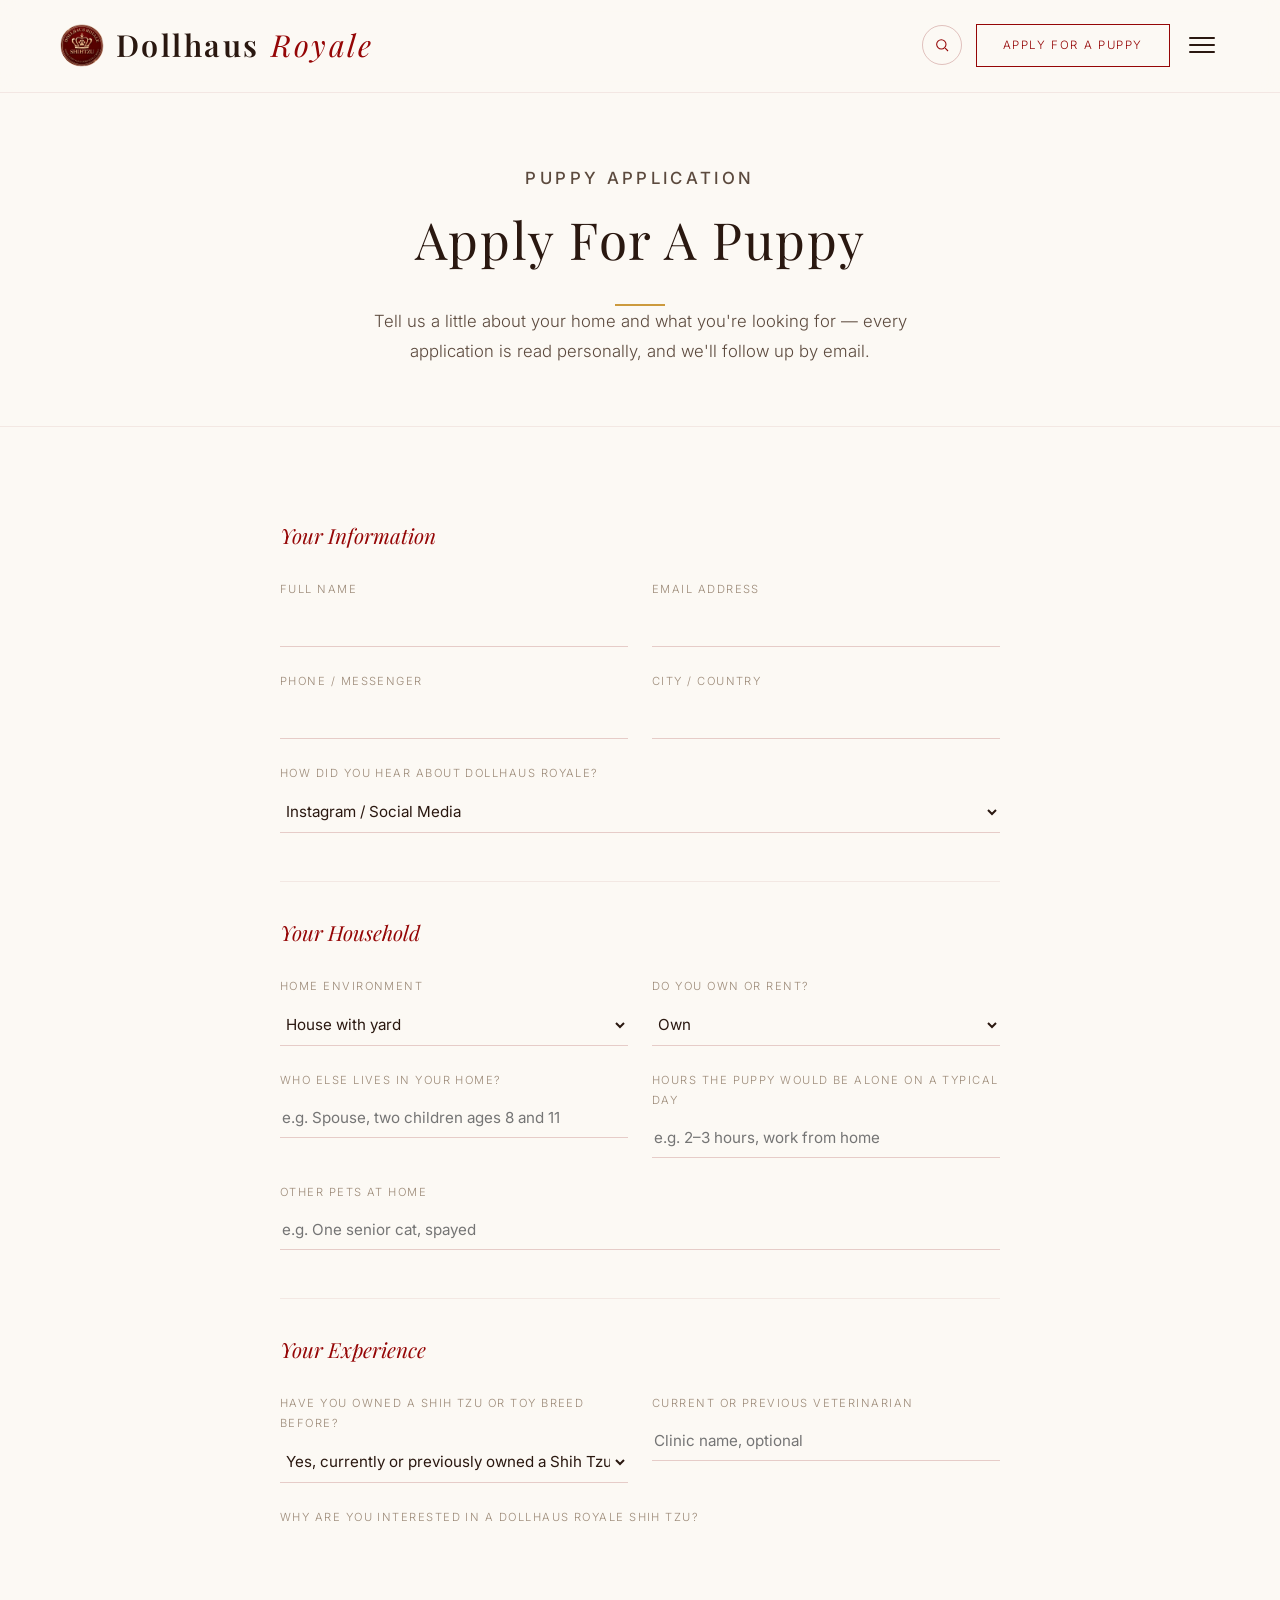
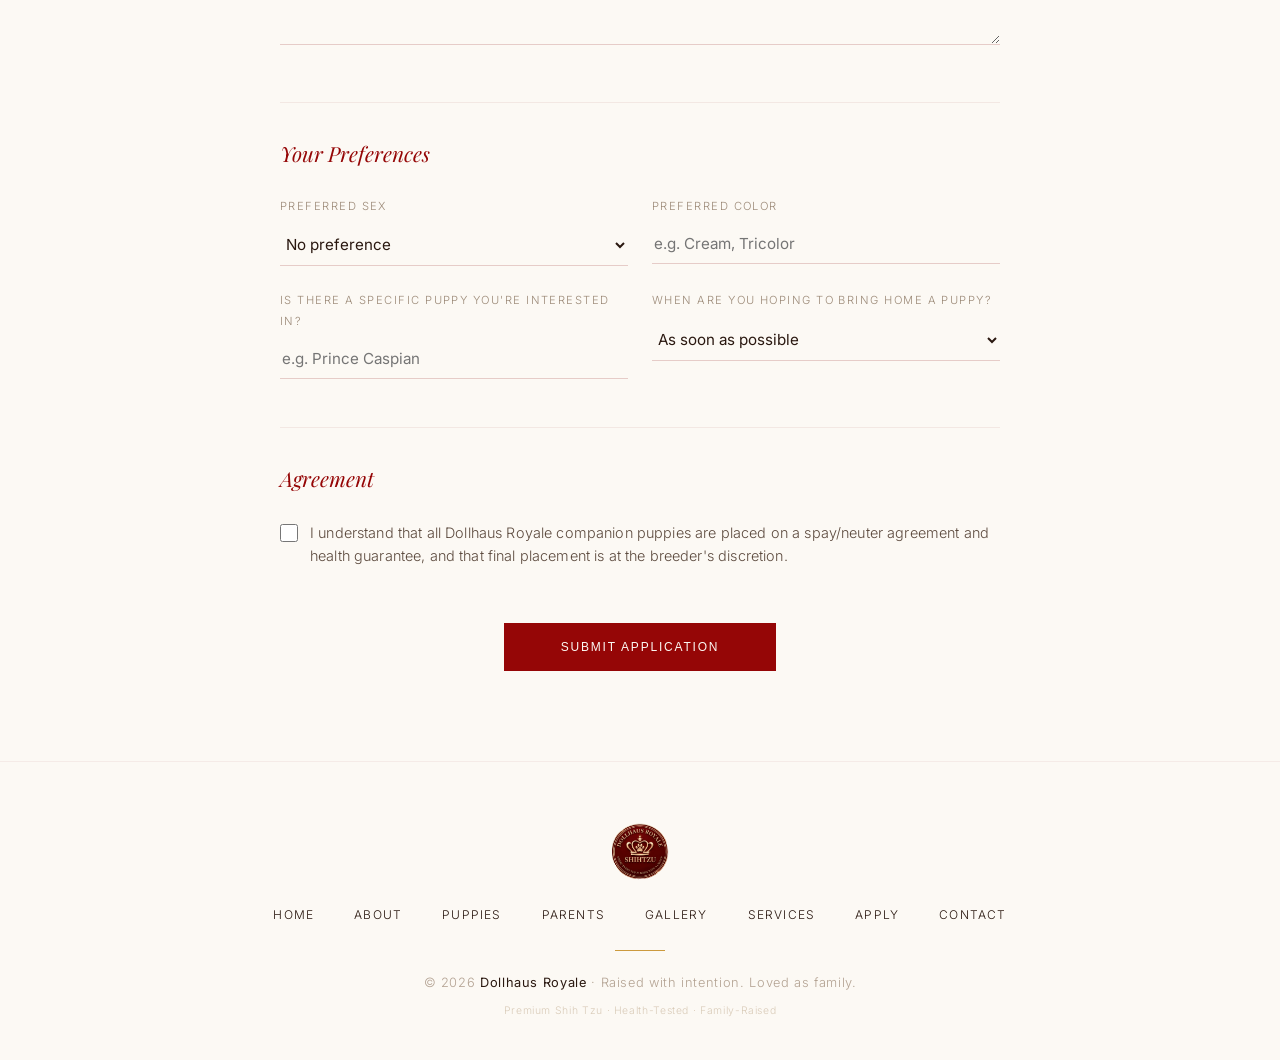
==== commit ccd14ff3: "Update of Puppy Application" ====
--- a/puppy-application.html
+++ b/puppy-application.html
@@ -91,30 +91,20 @@
                         <input type="text" id="location" />
                     </div>
                 </div>
-
-                <div class="form-section-title">Your Preferences</div>
-                <div class="form-row">
-                    <div class="form-field">
-                        <label for="prefSex">Preferred Sex</label>
-                        <select id="prefSex">
-                            <option>No preference</option>
-                            <option>Male</option>
-                            <option>Female</option>
-                        </select>
-                    </div>
-                    <div class="form-field">
-                        <label for="prefColor">Preferred Color</label>
-                        <input type="text" id="prefColor" placeholder="e.g. Cream, Tricolor" />
-                    </div>
-                </div>
                 <div class="form-row single">
                     <div class="form-field">
-                        <label for="puppyInterest">Is there a specific puppy you're interested in?</label>
-                        <input type="text" id="puppyInterest" placeholder="e.g. Prince Caspian" />
-                    </div>
-                </div>
-
-                <div class="form-section-title">Your Home</div>
+                        <label for="heardAbout">How Did You Hear About Dollhaus Royale?</label>
+                        <select id="heardAbout">
+                            <option>Instagram / Social Media</option>
+                            <option>Google Search</option>
+                            <option>Referral from a friend or family member</option>
+                            <option>Previous Dollhaus Royale owner</option>
+                            <option>Other</option>
+                        </select>
+                    </div>
+                </div>
+
+                <div class="form-section-title">Your Household</div>
                 <div class="form-row">
                     <div class="form-field">
                         <label for="homeType">Home Environment</label>
@@ -126,14 +116,91 @@
                         </select>
                     </div>
                     <div class="form-field">
+                        <label for="ownRent">Do You Own or Rent?</label>
+                        <select id="ownRent">
+                            <option>Own</option>
+                            <option>Rent (pet-friendly confirmed)</option>
+                            <option>Rent (need to confirm)</option>
+                        </select>
+                    </div>
+                </div>
+                <div class="form-row">
+                    <div class="form-field">
+                        <label for="householdMembers">Who Else Lives in Your Home?</label>
+                        <input type="text" id="householdMembers" placeholder="e.g. Spouse, two children ages 8 and 11" />
+                    </div>
+                    <div class="form-field">
+                        <label for="hoursAlone">Hours the Puppy Would Be Alone on a Typical Day</label>
+                        <input type="text" id="hoursAlone" placeholder="e.g. 2–3 hours, work from home" />
+                    </div>
+                </div>
+                <div class="form-row single">
+                    <div class="form-field">
                         <label for="otherPets">Other Pets at Home</label>
-                        <input type="text" id="otherPets" placeholder="e.g. One senior cat" />
+                        <input type="text" id="otherPets" placeholder="e.g. One senior cat, spayed" />
+                    </div>
+                </div>
+
+                <div class="form-section-title">Your Experience</div>
+                <div class="form-row">
+                    <div class="form-field">
+                        <label for="dogExperience">Have You Owned a Shih Tzu or Toy Breed Before?</label>
+                        <select id="dogExperience">
+                            <option>Yes, currently or previously owned a Shih Tzu</option>
+                            <option>Yes, another toy/small breed</option>
+                            <option>No, first-time small breed owner</option>
+                        </select>
+                    </div>
+                    <div class="form-field">
+                        <label for="vetName">Current or Previous Veterinarian</label>
+                        <input type="text" id="vetName" placeholder="Clinic name, optional" />
                     </div>
                 </div>
                 <div class="form-row single">
                     <div class="form-field">
-                        <label for="whyDR">Why are you interested in a Dollhaus Royale Shih Tzu?</label>
+                        <label for="whyDR">Why Are You Interested in a Dollhaus Royale Shih Tzu?</label>
                         <textarea id="whyDR"></textarea>
+                    </div>
+                </div>
+
+                <div class="form-section-title">Your Preferences</div>
+                <div class="form-row">
+                    <div class="form-field">
+                        <label for="prefSex">Preferred Sex</label>
+                        <select id="prefSex">
+                            <option>No preference</option>
+                            <option>Male</option>
+                            <option>Female</option>
+                        </select>
+                    </div>
+                    <div class="form-field">
+                        <label for="prefColor">Preferred Color</label>
+                        <input type="text" id="prefColor" placeholder="e.g. Cream, Tricolor" />
+                    </div>
+                </div>
+                <div class="form-row">
+                    <div class="form-field">
+                        <label for="puppyInterest">Is There a Specific Puppy You're Interested In?</label>
+                        <input type="text" id="puppyInterest" placeholder="e.g. Prince Caspian" />
+                    </div>
+                    <div class="form-field">
+                        <label for="timeline">When Are You Hoping to Bring Home a Puppy?</label>
+                        <select id="timeline">
+                            <option>As soon as possible</option>
+                            <option>Within 1–3 months</option>
+                            <option>Within 3–6 months</option>
+                            <option>Just inquiring for now</option>
+                        </select>
+                    </div>
+                </div>
+
+                <div class="form-section-title">Agreement</div>
+                <div class="form-row single">
+                    <div class="form-field checkbox-field">
+                        <label for="agreeTerms">
+                            <input type="checkbox" id="agreeTerms" required />
+                            I understand that all Dollhaus Royale companion puppies are placed on a spay/neuter agreement and health guarantee, and that final placement is at the breeder's discretion.
+                        </label>
                     </div>
                 </div>
 
--- a/style.css
+++ b/style.css
@@ -1459,6 +1459,27 @@
     border-color: #950606;
 }
 
+.checkbox-field label {
+    display: flex;
+    align-items: flex-start;
+    gap: 12px;
+    text-transform: none;
+    letter-spacing: 0.01em;
+    font-size: 0.9rem;
+    line-height: 1.6;
+    color: #5C4A3E;
+    cursor: pointer;
+}
+
+.checkbox-field input[type="checkbox"] {
+    width: 18px;
+    height: 18px;
+    min-width: 18px;
+    margin-top: 3px;
+    accent-color: #950606;
+    cursor: pointer;
+}
+
 .form-section-title {
     font-family: 'Playfair Display', serif;
     font-style: italic;
